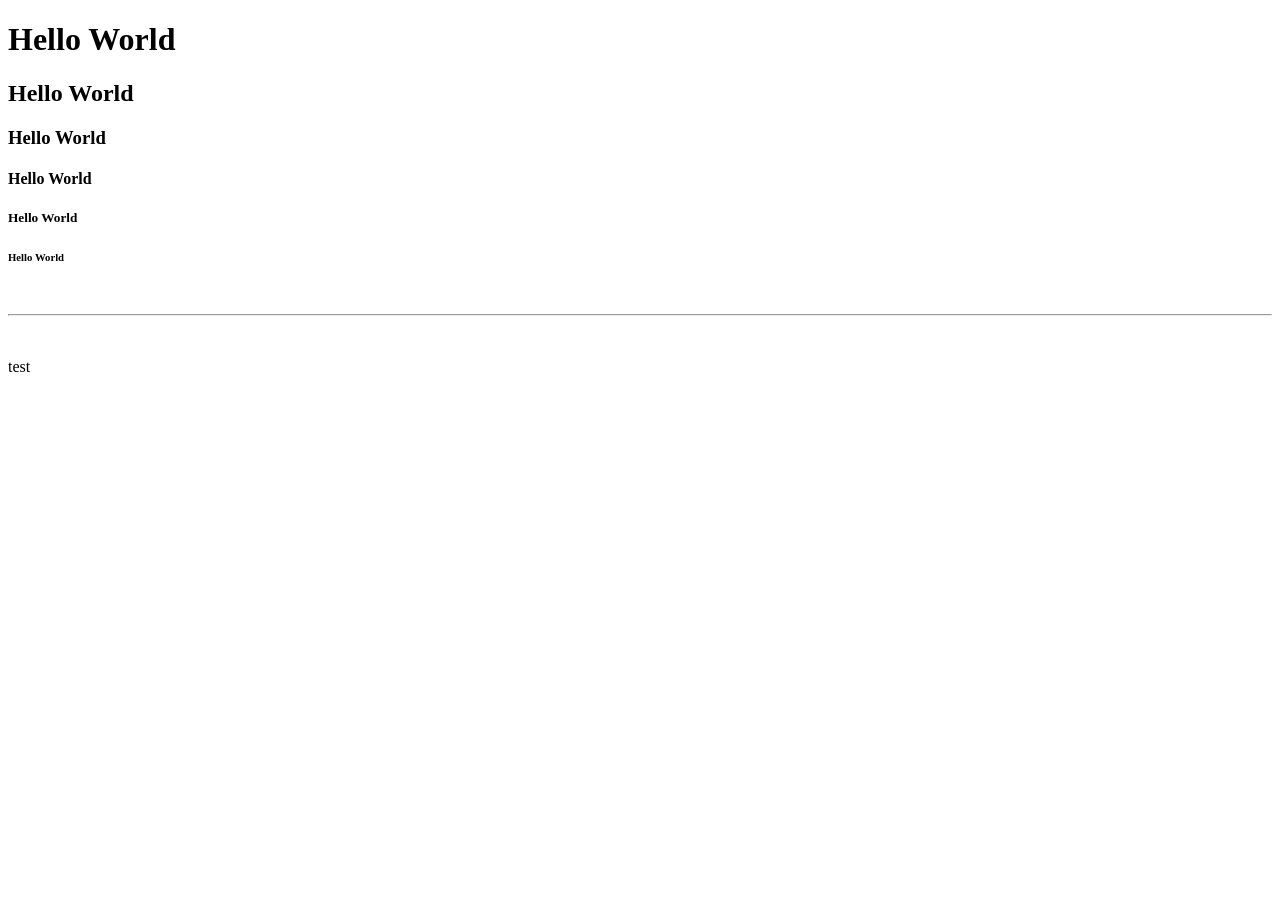
==== index.html @ 44b52670 "tapsiriq" ====
<!DOCTYPE html>
<html lang="en">
    <head>
        <meta charset="UTF-8">
        <meta name="viewport" content="width=device-width, initial-scale=1.0">
        <title>test</title>
    </head>
    <body>
        <h1>Hello World</h1>
        <h2>Hello World</h2>
        <h3>Hello World</h3>
        <h4>Hello World</h4>
        <h5>Hello World</h5>
        <h6>Hello World</h6>
        <br><hr><br>
        <p>test</p>
    </body>
</html>
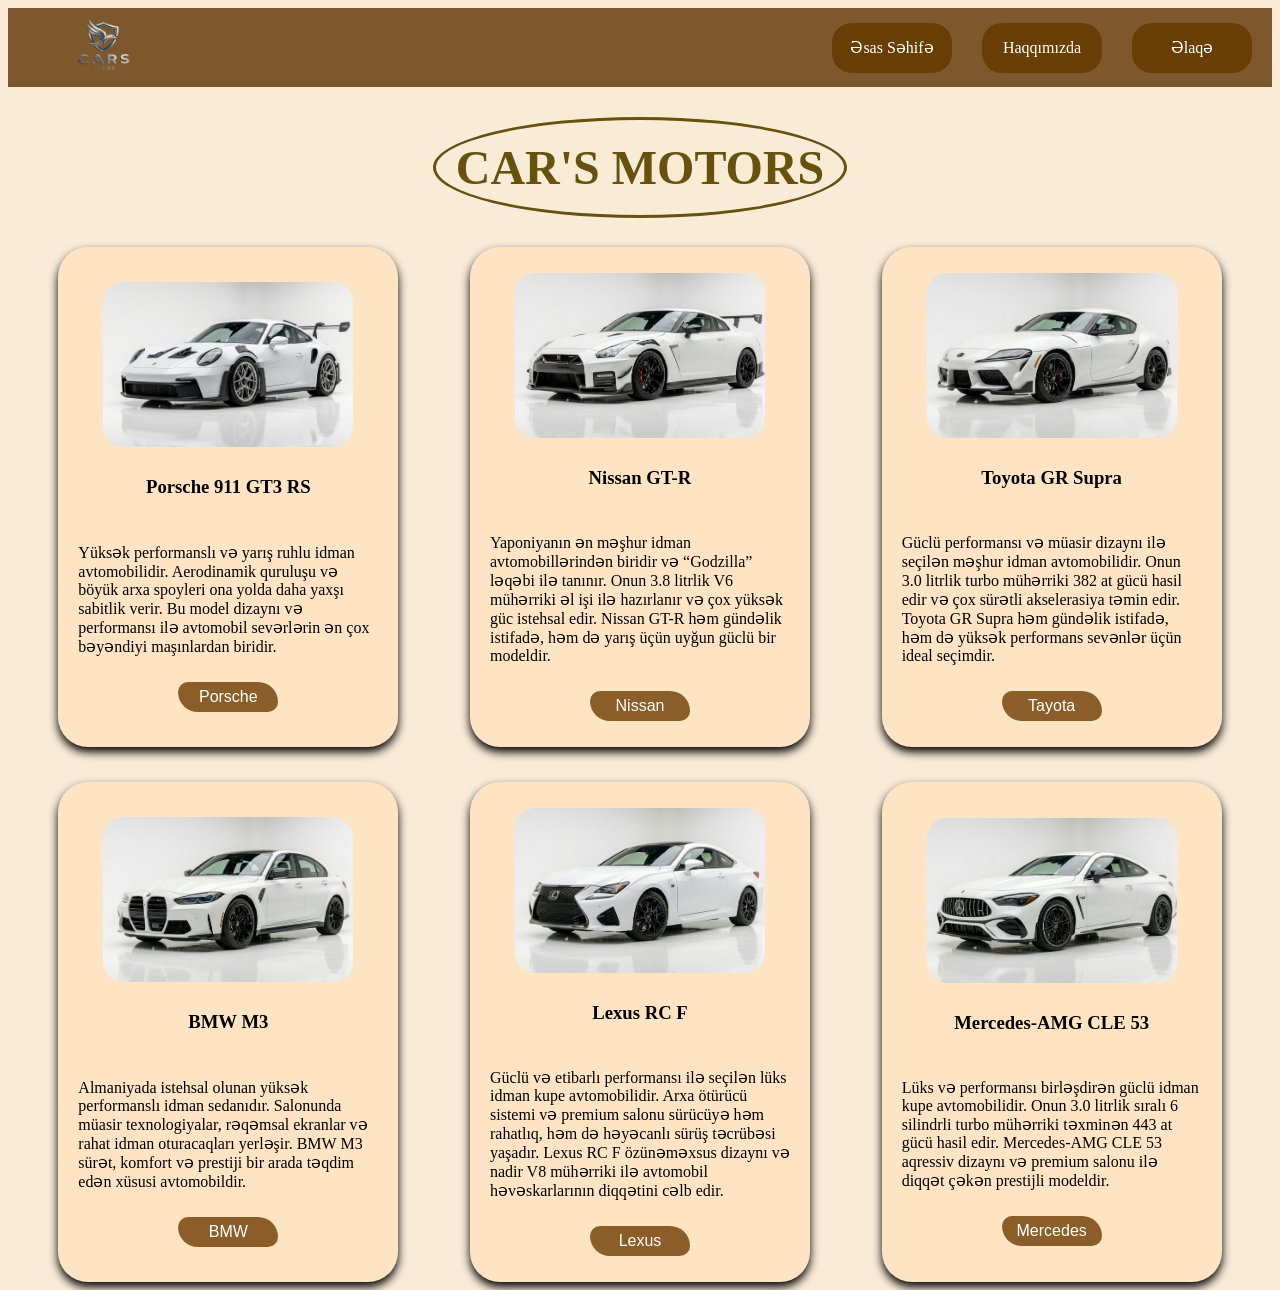
==== commit d466d8ff: "Add files via upload" ====
--- a/index.html
+++ b/index.html
@@ -1,18 +1,93 @@
-<!DOCTYPE html>
-<html lang="en">
-    <head>
-        <meta charset="UTF-8">
-        <meta name="viewport" content="width=device-width, initial-scale=1.0">
-        <title>test</title>
-    </head>
-    <body>
-        <h1>Hello World</h1>
-        <h2>Hello World</h2>
-        <h3>Hello World</h3>
-        <h4>Hello World</h4>
-        <h5>Hello World</h5>
-        <h6>Hello World</h6>
-        <br><hr><br>
-        <p>test</p>
-    </body>
+<!DOCTYPE html>
+<html lang="en">
+
+<head>
+    <meta charset="UTF-8">
+    <meta name="viewport"
+        content="width=device-width, initial-scale=1.0">
+    <title>Document</title>
+    <link rel="stylesheet"
+        href="style.css">
+</head>
+
+<body>
+
+    <header>
+        <div class="logo">
+            <img src="assets/logo.png"
+                alt="Logo">
+        </div>
+        <nav>
+            <a href="#">Əsas Səhifə</a>
+            <a href="#">Haqqımızda</a>
+            <a href="#">Əlaqə</a>
+        </nav>
+    </header>
+
+    <div class="head">
+        <h1>CAR'S MOTORS</h1>
+    </div>
+
+    <div class="container">
+        <div class="box porsche">
+            <img src="assets/porsche.png"
+                alt="Porsche 911 GT3 RS">
+            <h3>Porsche 911 GT3 RS</h3>
+            <p>Yüksək performanslı və yarış ruhlu idman avtomobilidir. Aerodinamik quruluşu və böyük arxa spoyleri ona
+                yolda daha yaxşı sabitlik
+                verir. Bu model dizaynı və performansı ilə avtomobil sevərlərin ən çox bəyəndiyi maşınlardan biridir.
+            </p>
+            <button><a href="https://www.porsche.com.tr/">Porsche</a></button>
+        </div>
+        <div class="box nissan">
+            <img src="assets/nissan.png"
+                alt="Nissan GT-R">
+            <h3>Nissan GT-R</h3>
+            <p>Yaponiyanın ən məşhur idman avtomobillərindən biridir və “Godzilla” ləqəbi ilə tanınır. Onun 3.8 litrlik
+                V6 mühərriki əl işi ilə hazırlanır və çox yüksək güc istehsal edir. Nissan GT-R həm gündəlik istifadə,
+                həm də yarış
+                üçün uyğun güclü bir modeldir.</p>
+            <button><a href="https://www.nissan.com.tr/">Nissan</a></button>
+        </div>
+        <div class="box toyota">
+            <img src="assets/toyota.png"
+                alt="Toyota GR Supra">
+            <h3>Toyota GR Supra</h3>
+            <p>Güclü performansı və müasir dizaynı ilə seçilən məşhur idman avtomobilidir. Onun 3.0
+                litrlik turbo mühərriki 382 at gücü hasil edir və çox sürətli akselerasiya təmin edir. Toyota GR Supra
+                həm
+                gündəlik istifadə, həm də yüksək performans sevənlər üçün ideal seçimdir. </p>
+            <button><a href="https://www.toyota.com.tr/">Tayota</a></button>
+        </div>
+        <div class="box bmw">
+            <img src="assets/bmw.png"
+                alt="BMW M3">
+            <h3>BMW M3</h3>
+            <p>Almaniyada istehsal olunan yüksək performanslı idman sedanıdır. Salonunda müasir texnologiyalar, rəqəmsal
+                ekranlar və
+                rahat idman oturacaqları yerləşir. BMW M3 sürət, komfort və prestiji bir arada təqdim edən xüsusi
+                avtomobildir.</p>
+            <button><a href="https://www.bmw.com.tr/">BMW</a></button>
+        </div>
+        <div class="box lexus">
+            <img src="assets/lexus.png"
+                alt="Lexus RC F">
+            <h3>Lexus RC F</h3>
+            <p>Güclü və etibarlı performansı ilə seçilən lüks idman kupe avtomobilidir. Arxa ötürücü sistemi və premium
+                salonu sürücüyə həm rahatlıq, həm də həyəcanlı sürüş təcrübəsi yaşadır. Lexus RC F özünəməxsus dizaynı
+                və nadir V8 mühərriki ilə avtomobil həvəskarlarının diqqətini cəlb edir. </p>
+            <button><a href="https://www.lexus.com.tr/">Lexus</a></button>
+        </div>
+        <div class="box mercedes">
+            <img src="assets/mercedes.png"
+                alt="Mercedes-AMG CLE 53">
+            <h3>Mercedes-AMG CLE 53</h3>
+            <p>Lüks və performansı birləşdirən güclü idman kupe avtomobilidir. Onun 3.0 litrlik sıralı 6 silindrli
+                turbo mühərriki təxminən 443 at gücü hasil edir. Mercedes-AMG CLE 53 aqressiv dizaynı və
+                premium salonu ilə diqqət çəkən prestijli modeldir.</p>
+            <button><a href="https://www.mercedes-benz.com.tr/">Mercedes</a></button>
+        </div>
+    </div>
+</body>
+
 </html>
--- a/style.css
+++ b/style.css
@@ -0,0 +1,168 @@
+body {
+    background-color: antiquewhite;
+}
+
+a {
+    text-decoration: none;
+    color: white;
+}
+
+header {
+    display: flex;
+    justify-content: space-between;
+    align-items: center;
+    background-color: #7e582d;
+    padding: 0 20px;
+}
+
+.logo img {
+    width: 150px;
+    height: 75px;
+}
+
+.logo:hover {
+    transform: scale(1.1);
+    transition: all 0.5s ease;
+}
+
+nav {
+    display: flex;
+    gap: 30px;
+}
+
+nav a {
+    text-decoration: none;
+    color: white;
+    background-color: #683e05;
+    width: 120px;
+    text-align: center;
+    height: 50px;
+    border-radius: 20px;
+    display: flex;
+    align-items: center;
+    justify-content: center;
+}
+
+nav a:hover {
+    background-color: #b98c55;
+    transition: all 0.5s ease;
+    transform: scale(1.1);
+}
+
+.head {
+    display: flex;
+    justify-content: center;
+    align-items: center;
+    height: 160px;
+    width: 500px;
+    margin: 0 auto;
+
+}
+
+.head:hover h1 {
+    transform: scale(1.2) rotate(3deg);
+    transition: all 0.5s ease;
+}
+
+h1 {
+    color: #68500d;
+    font-size: 3rem;
+    border: 3px solid #68500d;
+    border-radius: 50%;
+    padding: 20px;
+}
+
+.container {
+    max-width: 1200px;
+    justify-items: center;
+    align-items: center;
+    gap: 35px;
+    height: auto;
+    margin: 0 auto;
+    display: grid;
+    grid-template-columns: repeat(3, 1fr);
+}
+
+.box {
+    display: flex;
+    flex-direction: column;
+    justify-content: center;
+    align-items: center;
+    border-radius: 30px;
+    box-shadow: 0 5px 10px black;
+    width: 300px;
+    height: 500px;
+    padding: 0 20px;
+    gap: 10px;
+    background-color: bisque;
+    transition: all 0.5s ease;
+}
+
+.box:hover {
+    transform: scale(1.1);
+    background-color: #b98c55;
+}
+
+.box:hover img {
+    transform: scale(1.1);
+    transform: rotate(3deg);
+    transition: all 0.5s ease;
+}
+
+.box:hover button {
+    transform: scale(1.1);
+    transition: all 0.5s ease;
+    background-color: bisque;
+}
+
+.box:hover a {
+    color: black;
+}
+
+.box:hover h3 {
+    transition: all 0.5s ease;
+    color: aliceblue;
+    font-size: 1.4rem;
+}
+
+.box img {
+    height: 33%;
+    width: 250px;
+    object-fit: cover;
+    border-radius: 20px;
+    object-fit: cover;
+}
+
+.box button {
+    width: 100px;
+    height: 30px;
+    border-radius: 20px 40px;
+    border: none;
+    cursor: pointer;
+    background-color: #8b5e29;
+    font-size: 1rem;
+    font-style: bold;
+}
+
+@media (max-width: 576px){
+    .container{
+        grid-template-columns: repeat(1, 1fr);
+    }
+    nav a{
+        display: none;
+    }
+    .logo{
+        margin: 0 auto;
+    }
+}
+@media (min-width: 576px) and (max-width: 992px){
+    .container{
+        grid-template-columns: repeat(2, 1fr);
+    }
+    nav a{
+        display: none;
+    }
+    .logo{
+        margin: 0 auto;
+    }
+}
